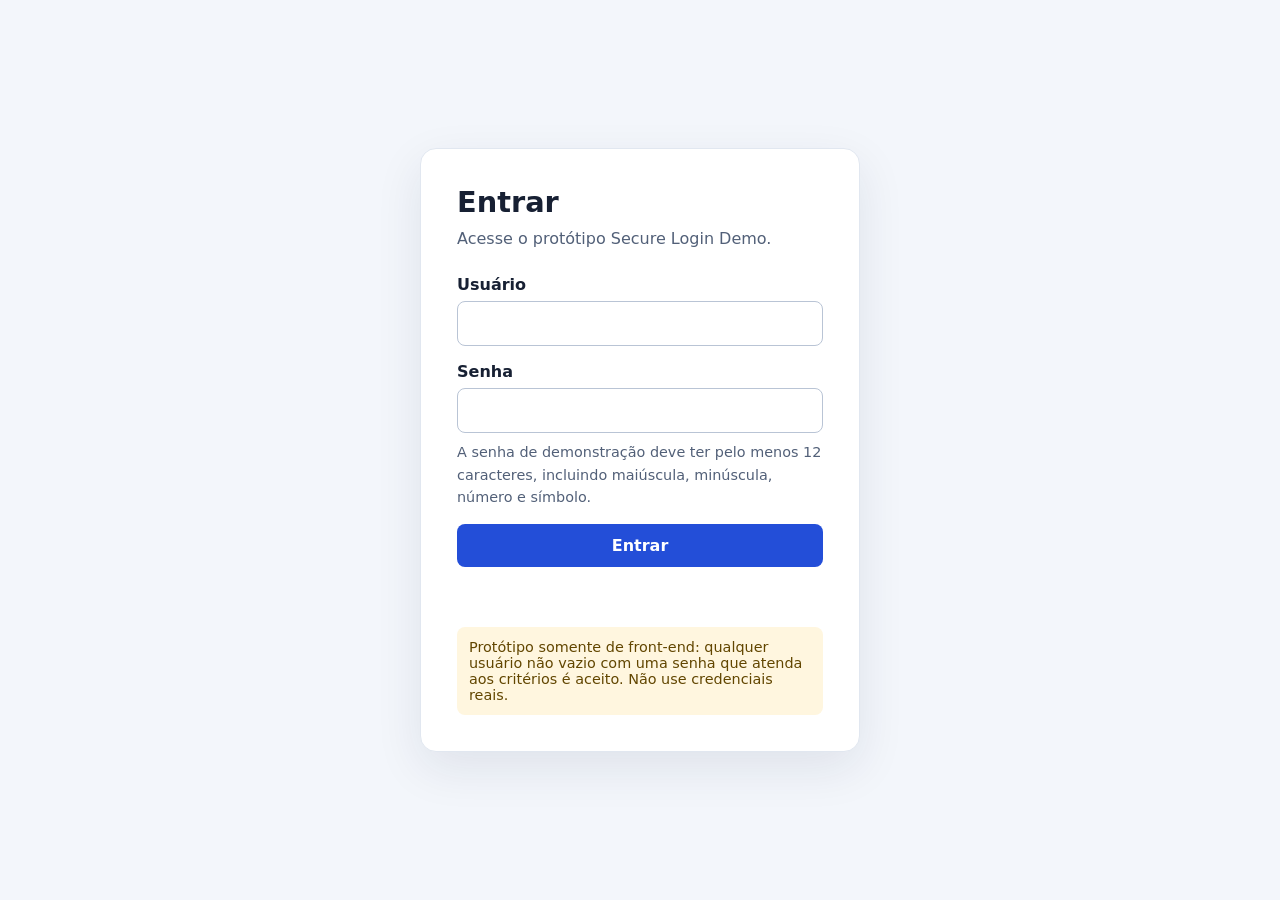
==== dashboard.html @ 4a59f10d "feat: artefatos front-end com controles OWASP, README técnico e .gitignore configurado" ====
<!DOCTYPE html>
<html lang="pt-BR">
<head>
  <meta charset="UTF-8">
  <meta name="viewport" content="width=device-width, initial-scale=1.0">
  <meta name="description" content="Página interna demonstrativa do Secure Login Demo.">
  <title>Painel | Secure Login Demo</title>
  <style>
    :root {
      color-scheme: light;
      font-family: system-ui, -apple-system, BlinkMacSystemFont, "Segoe UI", sans-serif;
      color: #172033;
      background: #f3f6fb;
    }

    * { box-sizing: border-box; }

    body {
      min-height: 100vh;
      margin: 0;
      padding: 24px;
      visibility: hidden;
    }

    main {
      width: min(100%, 760px);
      margin: 8vh auto;
      padding: 36px;
      border: 1px solid #e1e7f0;
      border-radius: 16px;
      background: #fff;
      box-shadow: 0 16px 48px rgb(22 38 68 / 9%);
    }

    h1 { margin-top: 0; }
    p { color: #526078; line-height: 1.6; }

    button {
      padding: 11px 16px;
      border: 0;
      border-radius: 8px;
      background: #a32121;
      color: #fff;
      font: inherit;
      font-weight: 700;
      cursor: pointer;
    }

    button:hover { background: #821919; }
    .notice { margin-top: 24px; font-size: 0.9rem; }
  </style>
  <script src="app.js" defer></script>
</head>
<body>
  <main>
    <h1>Painel interno</h1>
    <p>Você está na área de demonstração. Nenhuma informação de conta ou dado real é exibido nesta página.</p>
    <button id="logout-button" type="button">Sair</button>
    <p class="notice">A proteção desta página é apenas uma verificação no navegador. Um sistema real precisa validar a sessão no servidor em cada recurso protegido.</p>
  </main>
</body>
</html>
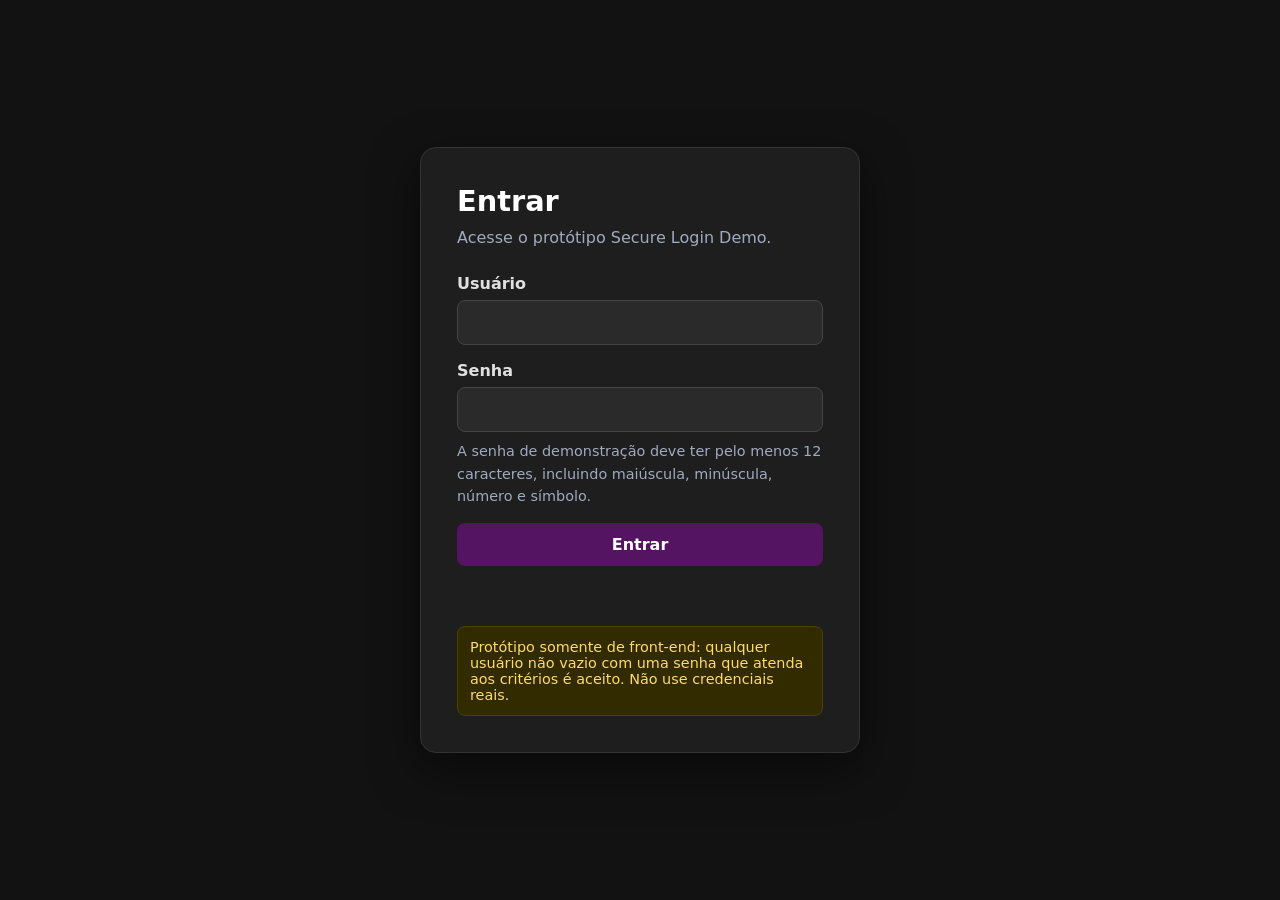
==== commit 3b3d003a: "style: aplica dark mode no dashboard" ====
--- a/dashboard.html
+++ b/dashboard.html
@@ -7,10 +7,10 @@
   <title>Painel | Secure Login Demo</title>
   <style>
     :root {
-      color-scheme: light;
+      color-scheme: dark;
       font-family: system-ui, -apple-system, BlinkMacSystemFont, "Segoe UI", sans-serif;
-      color: #172033;
-      background: #f3f6fb;
+      color: #e0e0e0;
+      background: #121212;
     }
 
     * { box-sizing: border-box; }
@@ -26,28 +26,34 @@
       width: min(100%, 760px);
       margin: 8vh auto;
       padding: 36px;
-      border: 1px solid #e1e7f0;
+      border: 1px solid #333333;
       border-radius: 16px;
-      background: #fff;
-      box-shadow: 0 16px 48px rgb(22 38 68 / 9%);
+      background: #1e1e1e;
+      box-shadow: 0 16px 48px rgba(0, 0, 0, 0.5);
     }
 
-    h1 { margin-top: 0; }
-    p { color: #526078; line-height: 1.6; }
+    h1 { margin-top: 0; color: #ffffff; }
+    p { color: #a0aabf; line-height: 1.6; }
 
     button {
       padding: 11px 16px;
       border: 0;
       border-radius: 8px;
-      background: #a32121;
+      background: #d32f2f;
       color: #fff;
       font: inherit;
       font-weight: 700;
       cursor: pointer;
+      transition: background-color 0.3s;
     }
 
-    button:hover { background: #821919; }
-    .notice { margin-top: 24px; font-size: 0.9rem; }
+    button:hover { background: #b71c1c; }
+    
+    .notice { 
+      margin-top: 24px; 
+      font-size: 0.9rem; 
+      color: #8893a8;
+    }
   </style>
   <script src="app.js" defer></script>
 </head>
